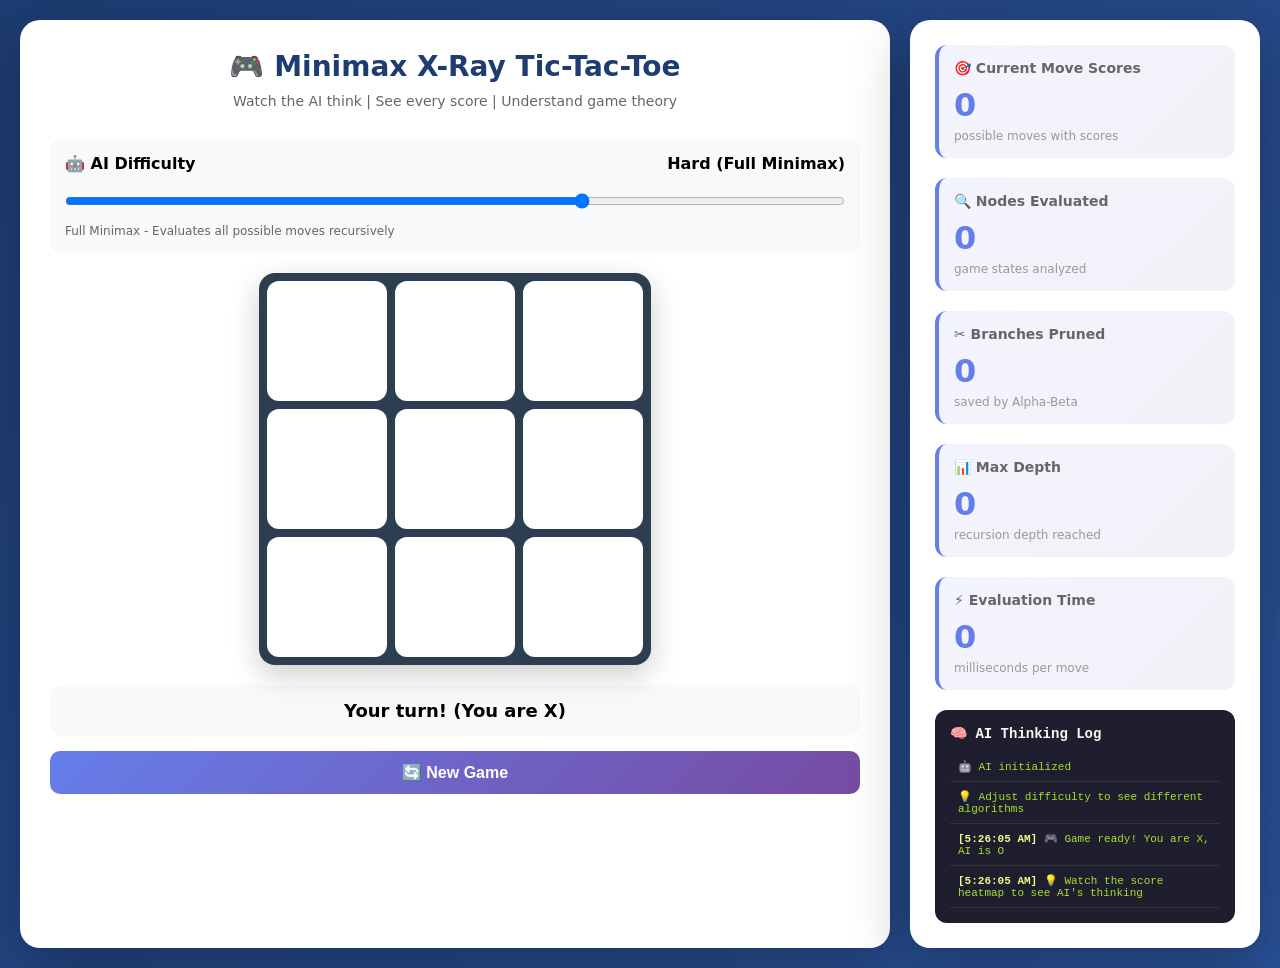
==== Task 2/web_interface.html @ 14e6add7 "Add Task 2 tic-tac-toe app" ====
<!DOCTYPE html>
<html lang="en">
<head>
    <meta charset="UTF-8">
    <meta name="viewport" content="width=device-width, initial-scale=1.0">
    <title>Minimax X-Ray | Tic-Tac-Toe with AI Visualization</title>
    <style>
        * {
            margin: 0;
            padding: 0;
            box-sizing: border-box;
        }

        body {
            font-family: 'Segoe UI', 'Roboto', system-ui, sans-serif;
            background: linear-gradient(135deg, #1e3c72 0%, #2a5298 100%);
            min-height: 100vh;
            padding: 20px;
        }

        .container {
            max-width: 1400px;
            margin: 0 auto;
            display: grid;
            grid-template-columns: 1fr 350px;
            gap: 20px;
        }

        /* Game Area */
        .game-area {
            background: white;
            border-radius: 20px;
            padding: 30px;
            box-shadow: 0 20px 60px rgba(0,0,0,0.3);
        }

        .game-header {
            text-align: center;
            margin-bottom: 30px;
        }

        .game-header h1 {
            font-size: 28px;
            color: #1e3c72;
            margin-bottom: 10px;
        }

        .game-header p {
            color: #666;
            font-size: 14px;
        }

        /* Difficulty Slider */
        .difficulty-section {
            background: #f8f9fa;
            padding: 15px;
            border-radius: 12px;
            margin-bottom: 20px;
        }

        .difficulty-label {
            display: flex;
            justify-content: space-between;
            margin-bottom: 10px;
            font-weight: bold;
        }

        input[type="range"] {
            width: 100%;
            margin: 10px 0;
        }

        .difficulty-desc {
            font-size: 12px;
            color: #666;
            margin-top: 5px;
        }

        /* Board */
        .board-container {
            display: flex;
            justify-content: center;
            margin: 20px 0;
        }

        .board {
            display: grid;
            grid-template-columns: repeat(3, 120px);
            grid-template-rows: repeat(3, 120px);
            gap: 8px;
            background: #2c3e50;
            padding: 8px;
            border-radius: 16px;
            box-shadow: 0 10px 30px rgba(0,0,0,0.2);
        }

        .cell {
            background: white;
            display: flex;
            align-items: center;
            justify-content: center;
            font-size: 48px;
            font-weight: bold;
            cursor: pointer;
            transition: all 0.2s;
            position: relative;
            border-radius: 12px;
        }

        .cell:hover {
            transform: scale(1.02);
            box-shadow: 0 0 15px rgba(102,126,234,0.3);
        }

        .cell.disabled {
            cursor: not-allowed;
        }

        .cell.winning-cell {
            background: linear-gradient(135deg, #f093fb 0%, #f5576c 100%);
            color: white;
            animation: pulse 0.5s ease;
        }

        @keyframes pulse {
            0%, 100% { transform: scale(1); }
            50% { transform: scale(1.05); }
        }

        /* Score Heatmap */
        .score-overlay {
            position: absolute;
            bottom: 5px;
            right: 8px;
            font-size: 11px;
            font-family: monospace;
            font-weight: bold;
            padding: 2px 5px;
            border-radius: 8px;
            background: rgba(0,0,0,0.7);
            color: white;
        }

        /* Game Status */
        .game-status {
            text-align: center;
            padding: 15px;
            background: #f8f9fa;
            border-radius: 12px;
            margin-top: 20px;
            font-size: 18px;
            font-weight: bold;
        }

        .reset-btn {
            width: 100%;
            padding: 12px;
            margin-top: 15px;
            background: linear-gradient(135deg, #667eea 0%, #764ba2 100%);
            color: white;
            border: none;
            border-radius: 10px;
            font-size: 16px;
            font-weight: bold;
            cursor: pointer;
            transition: all 0.2s;
        }

        .reset-btn:hover {
            transform: translateY(-2px);
            box-shadow: 0 5px 15px rgba(102,126,234,0.4);
        }

        /* Sidebar Stats */
        .stats-sidebar {
            background: white;
            border-radius: 20px;
            padding: 25px;
            box-shadow: 0 20px 60px rgba(0,0,0,0.3);
            display: flex;
            flex-direction: column;
            gap: 20px;
        }

        .stat-card {
            background: linear-gradient(135deg, #667eea15 0%, #764ba215 100%);
            padding: 15px;
            border-radius: 12px;
            border-left: 4px solid #667eea;
        }

        .stat-card h3 {
            font-size: 14px;
            color: #666;
            margin-bottom: 10px;
        }

        .stat-value {
            font-size: 32px;
            font-weight: bold;
            color: #667eea;
        }

        .stat-sub {
            font-size: 12px;
            color: #999;
            margin-top: 5px;
        }

        .thinking-log {
            background: #1e1e2e;
            color: #a6e22e;
            padding: 15px;
            border-radius: 12px;
            font-family: 'Courier New', monospace;
            font-size: 12px;
            max-height: 300px;
            overflow-y: auto;
        }

        .thinking-log h3 {
            color: #f8f8f2;
            margin-bottom: 10px;
            font-size: 14px;
        }

        .log-entry {
            padding: 8px;
            border-bottom: 1px solid #333;
            font-size: 11px;
        }

        .log-entry strong {
            color: #f1fa8c;
        }

        @media (max-width: 900px) {
            .container {
                grid-template-columns: 1fr;
            }
            .board {
                grid-template-columns: repeat(3, 90px);
                grid-template-rows: repeat(3, 90px);
            }
        }
    </style>
</head>
<body>
    <div class="container">
        <div class="game-area">
            <div class="game-header">
                <h1>🎮 Minimax X-Ray Tic-Tac-Toe</h1>
                <p>Watch the AI think | See every score | Understand game theory</p>
            </div>

            <div class="difficulty-section">
                <div class="difficulty-label">
                    <span>🤖 AI Difficulty</span>
                    <span id="difficultyName">Hard (Full Minimax)</span>
                </div>
                <input type="range" id="difficultySlider" min="0" max="3" value="2" step="1">
                <div class="difficulty-desc" id="difficultyDesc">
                    Full Minimax - Evaluates all possible moves recursively
                </div>
            </div>

            <div class="board-container">
                <div class="board" id="board">
                    <!-- 9 cells will be generated here -->
                </div>
            </div>

            <div class="game-status" id="gameStatus">
                Your turn! (You are X)
            </div>

            <button class="reset-btn" id="resetBtn">🔄 New Game</button>
        </div>

        <div class="stats-sidebar">
            <div class="stat-card">
                <h3>🎯 Current Move Scores</h3>
                <div class="stat-value" id="moveCount">0</div>
                <div class="stat-sub">possible moves with scores</div>
            </div>

            <div class="stat-card">
                <h3>🔍 Nodes Evaluated</h3>
                <div class="stat-value" id="nodesEval">0</div>
                <div class="stat-sub">game states analyzed</div>
            </div>

            <div class="stat-card">
                <h3>✂️ Branches Pruned</h3>
                <div class="stat-value" id="branchesPruned">0</div>
                <div class="stat-sub">saved by Alpha-Beta</div>
            </div>

            <div class="stat-card">
                <h3>📊 Max Depth</h3>
                <div class="stat-value" id="maxDepth">0</div>
                <div class="stat-sub">recursion depth reached</div>
            </div>

            <div class="stat-card">
                <h3>⚡ Evaluation Time</h3>
                <div class="stat-value" id="evalTime">0</div>
                <div class="stat-sub">milliseconds per move</div>
            </div>

            <div class="thinking-log">
                <h3>🧠 AI Thinking Log</h3>
                <div id="thinkingLog">
                    <div class="log-entry">🤖 AI initialized</div>
                    <div class="log-entry">💡 Adjust difficulty to see different algorithms</div>
                </div>
            </div>
        </div>
    </div>

    <script>
        // Game state
        let board = Array(9).fill(null);
        let gameActive = true;
        let currentPlayer = 'X'; // X = human, O = AI
        let aiDifficulty = 2; // 0=easy,1=medium,2=hard,3=unbeatable
        
        // DOM elements
        const boardElement = document.getElementById('board');
        const gameStatus = document.getElementById('gameStatus');
        const difficultySlider = document.getElementById('difficultySlider');
        const difficultyName = document.getElementById('difficultyName');
        const difficultyDesc = document.getElementById('difficultyDesc');
        const resetBtn = document.getElementById('resetBtn');
        
        // Stats elements
        const moveCountEl = document.getElementById('moveCount');
        const nodesEvalEl = document.getElementById('nodesEval');
        const branchesPrunedEl = document.getElementById('branchesPruned');
        const maxDepthEl = document.getElementById('maxDepth');
        const evalTimeEl = document.getElementById('evalTime');
        const thinkingLogEl = document.getElementById('thinkingLog');
        
        // Score colors for heatmap
        function getScoreColor(score) {
            if (score === null) return 'transparent';
            if (score >= 8) return 'rgba(72, 187, 120, 0.9)';  // Dark green - great move
            if (score >= 5) return 'rgba(104, 211, 145, 0.8)'; // Light green
            if (score >= 1) return 'rgba(198, 246, 213, 0.7)'; // Very light green
            if (score === 0) return 'rgba(160, 174, 192, 0.5)'; // Gray - neutral
            if (score <= -5) return 'rgba(245, 101, 101, 0.9)'; // Red - bad move
            if (score <= -1) return 'rgba(252, 165, 165, 0.7)'; // Light red
            return 'rgba(253, 186, 116, 0.6)'; // Orange - slightly negative
        }
        
        function addLogEntry(message, type = 'info') {
            const entry = document.createElement('div');
            entry.className = 'log-entry';
            const timestamp = new Date().toLocaleTimeString();
            entry.innerHTML = `<strong>[${timestamp}]</strong> ${message}`;
            thinkingLogEl.appendChild(entry);
            thinkingLogEl.scrollTop = thinkingLogEl.scrollHeight;
            
            // Keep only last 20 entries
            while (thinkingLogEl.children.length > 20) {
                thinkingLogEl.removeChild(thinkingLogEl.children[1]);
            }
        }
        
        function renderBoard(scores = null) {
            boardElement.innerHTML = '';
            for (let i = 0; i < 9; i++) {
                const cell = document.createElement('div');
                cell.className = 'cell';
                if (!gameActive || board[i] !== null || currentPlayer !== 'X') {
                    cell.classList.add('disabled');
                }
                cell.textContent = board[i] || '';
                cell.style.fontSize = board[i] ? '48px' : '24px';
                cell.style.fontWeight = 'bold';
                
                // Add score heatmap
                if (scores && scores[i] !== undefined && board[i] === null && gameActive) {
                    const score = scores[i];
                    cell.style.background = getScoreColor(score);
                    
                    const scoreOverlay = document.createElement('div');
                    scoreOverlay.className = 'score-overlay';
                    scoreOverlay.textContent = score;
                    cell.appendChild(scoreOverlay);
                } else if (board[i] === null) {
                    cell.style.background = 'white';
                }
                
                // Check if this is a winning cell
                if (window.currentWinningLine && window.currentWinningLine.includes(i)) {
                    cell.classList.add('winning-cell');
                }
                
                cell.addEventListener('click', () => makeMove(i));
                boardElement.appendChild(cell);
            }
        }
        
        async function makeMove(position) {
            if (!gameActive || board[position] !== null || currentPlayer !== 'X') {
                return;
            }
            
            // Human move
            board[position] = 'X';
            renderBoard();
            
            // Check win/draw
            const gameState = checkGameState();
            if (gameState.gameOver) {
                gameActive = false;
                gameStatus.textContent = gameState.message;
                addLogEntry(gameState.message);
                renderBoard();
                return;
            }
            
            // Switch to AI
            currentPlayer = 'O';
            gameStatus.textContent = "🤖 AI is thinking...";
            renderBoard();
            
            // AI move
            setTimeout(() => aiMove(), 100);
        }
        
        async function aiMove() {
            if (!gameActive || currentPlayer !== 'O') return;
            
            addLogEntry(`AI thinking with ${getDifficultyName(aiDifficulty)}...`);
            
            const startTime = performance.now();
            
            // Get AI move from backend
            const response = await fetch('/ai_move', {
                method: 'POST',
                headers: { 'Content-Type': 'application/json' },
                body: JSON.stringify({
                    board: board,
                    difficulty: aiDifficulty
                })
            });
            
            const data = await response.json();
            const endTime = performance.now();
            
            // Update stats
            moveCountEl.textContent = data.move_scores?.length || 0;
            nodesEvalEl.textContent = data.nodes_evaluated || 0;
            branchesPrunedEl.textContent = data.branches_pruned || 0;
            maxDepthEl.textContent = data.max_depth || 0;
            evalTimeEl.textContent = data.evaluation_time?.toFixed(2) || 0;
            
            // Display move scores on board
            if (data.move_scores) {
                const scoreMap = {};
                data.move_scores.forEach(ms => {
                    scoreMap[ms.position] = ms.score;
                });
                renderBoard(scoreMap);
            }
            
            // Make the move
            if (data.move !== undefined && board[data.move] === null) {
                board[data.move] = 'O';
                addLogEntry(`🤖 AI chose position ${data.move} with score ${data.score}`);
                if (data.score >= 8) {
                    addLogEntry(`✨ Excellent move! (Score: ${data.score})`);
                } else if (data.score <= -5) {
                    addLogEntry(`⚠️ Suboptimal move (Score: ${data.score})`);
                }
            }
            
            renderBoard();
            
            // Check game state
            const gameState = checkGameState();
            if (gameState.gameOver) {
                gameActive = false;
                gameStatus.textContent = gameState.message;
                addLogEntry(gameState.message);
                renderBoard();
                return;
            }
            
            // Switch back to human
            currentPlayer = 'X';
            gameStatus.textContent = "Your turn! (You are X)";
            
            if (data.move_scores) {
                renderBoard(scoreMapFromArray(data.move_scores));
            }
        }
        
        function scoreMapFromArray(scores) {
            const map = {};
            scores.forEach(s => { map[s.position] = s.score; });
            return map;
        }
        
        function checkGameState() {
            const winPatterns = [
                [0,1,2], [3,4,5], [6,7,8],
                [0,3,6], [1,4,7], [2,5,8],
                [0,4,8], [2,4,6]
            ];
            
            for (let pattern of winPatterns) {
                const [a,b,c] = pattern;
                if (board[a] && board[a] === board[b] && board[a] === board[c]) {
                    window.currentWinningLine = pattern;
                    const winner = board[a];
                    if (winner === 'X') {
                        return { gameOver: true, message: "🎉 You won! Congratulations!" };
                    } else {
                        return { gameOver: true, message: "🤖 AI wins! Better luck next time!" };
                    }
                }
            }
            
            if (board.every(cell => cell !== null)) {
                window.currentWinningLine = null;
                return { gameOver: true, message: "📊 It's a draw!" };
            }
            
            window.currentWinningLine = null;
            return { gameOver: false, message: "" };
        }
        
        function getDifficultyName(level) {
            const names = ['Easy (Random)', 'Medium (1-Ply)', 'Hard (Full Minimax)', 'Unbeatable (Alpha-Beta)'];
            return names[level];
        }
        
        function getDifficultyDesc(level) {
            const descs = [
                'Random moves - no intelligence',
                'Looks 1 move ahead - misses traps',
                'Full Minimax - evaluates all possibilities',
                'Minimax + Alpha-Beta pruning - optimal play'
            ];
            return descs[level];
        }
        
        difficultySlider.addEventListener('input', (e) => {
            aiDifficulty = parseInt(e.target.value);
            difficultyName.textContent = getDifficultyName(aiDifficulty);
            difficultyDesc.textContent = getDifficultyDesc(aiDifficulty);
            addLogEntry(`Difficulty changed to ${getDifficultyName(aiDifficulty)}`);
            resetGame();
        });
        
        function resetGame() {
            board = Array(9).fill(null);
            gameActive = true;
            currentPlayer = 'X';
            window.currentWinningLine = null;
            gameStatus.textContent = "Your turn! (You are X)";
            renderBoard();
            addLogEntry("Game reset. New match started!");
            
            // Reset stats
            moveCountEl.textContent = '0';
            nodesEvalEl.textContent = '0';
            branchesPrunedEl.textContent = '0';
            maxDepthEl.textContent = '0';
            evalTimeEl.textContent = '0';
        }
        
        resetBtn.addEventListener('click', resetGame);
        
        // Initialize board
        function init() {
            renderBoard();
            addLogEntry("🎮 Game ready! You are X, AI is O");
            addLogEntry("💡 Watch the score heatmap to see AI's thinking");
        }
        
        init();
    </script>
</body>
</html>
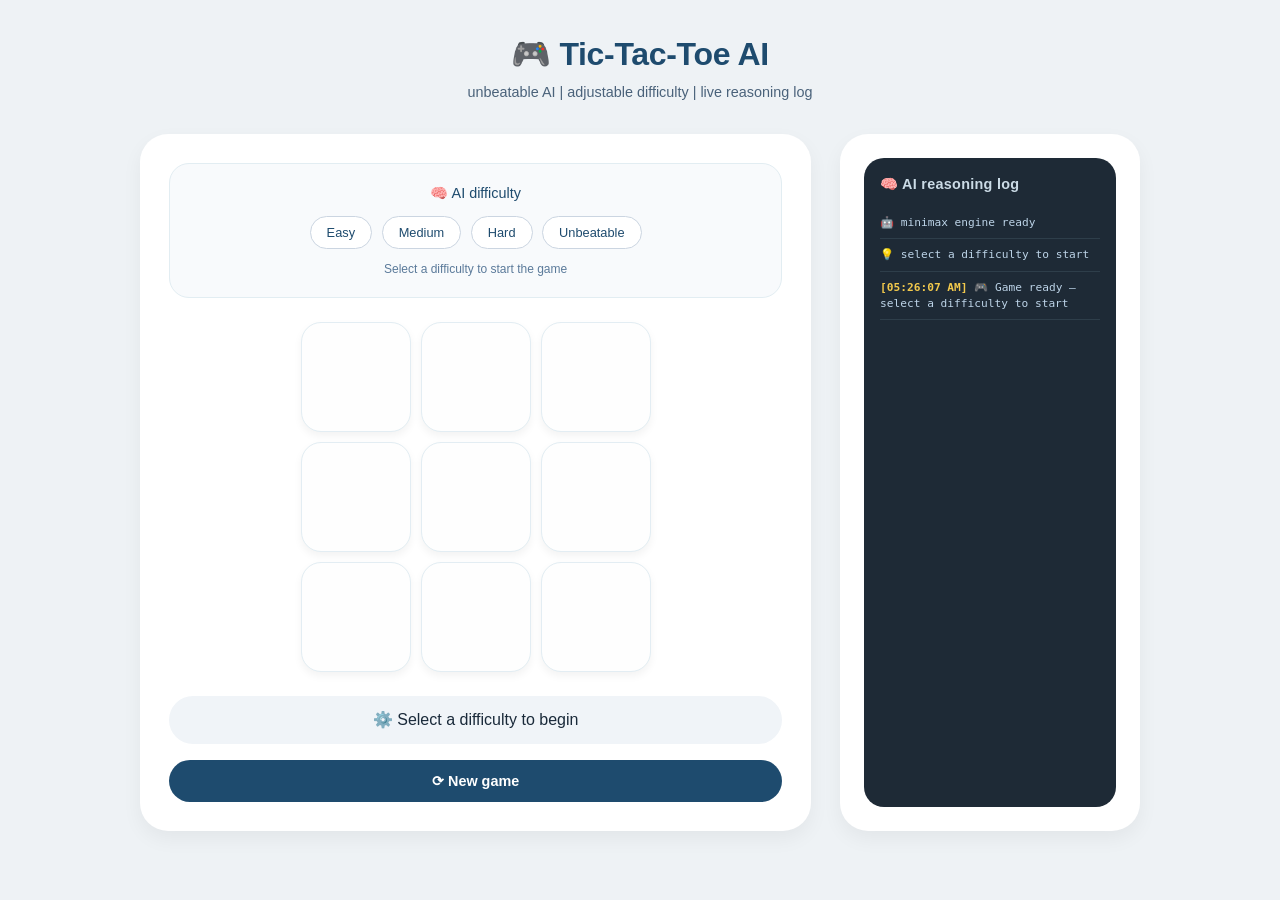
==== commit 9bfdbb13: "Update Task 2 game logic, UI, and README" ====
--- a/Task 2/web_interface.html
+++ b/Task 2/web_interface.html
@@ -2,8 +2,8 @@
 <html lang="en">
 <head>
     <meta charset="UTF-8">
-    <meta name="viewport" content="width=device-width, initial-scale=1.0">
-    <title>Minimax X-Ray | Tic-Tac-Toe with AI Visualization</title>
+    <meta name="viewport" content="width=device-width, initial-scale=1.0, user-scalable=yes">
+    <title>Tic‑Tac‑Toe AI</title>
     <style>
         * {
             margin: 0;
@@ -12,577 +12,516 @@
         }
 
         body {
-            font-family: 'Segoe UI', 'Roboto', system-ui, sans-serif;
-            background: linear-gradient(135deg, #1e3c72 0%, #2a5298 100%);
-            min-height: 100vh;
-            padding: 20px;
-        }
-
-        .container {
-            max-width: 1400px;
+            font-family: 'Inter', -apple-system, BlinkMacSystemFont, 'Segoe UI', Roboto, sans-serif;
+            background: #eef2f5;
+            color: #1a2a3a;
+            line-height: 1.4;
+            padding: 2rem 1.5rem;
+        }
+
+        .app-wrapper {
+            max-width: 1000px;
             margin: 0 auto;
+        }
+
+        /* header */
+        .page-header {
+            margin-bottom: 2rem;
+            text-align: center;
+        }
+        .page-header h1 {
+            font-size: 2rem;
+            font-weight: 600;
+            letter-spacing: -0.01em;
+            color: #1e4b6e;
+        }
+        .page-header p {
+            color: #4a627a;
+            margin-top: 0.3rem;
+            font-size: 0.9rem;
+        }
+
+        /* 2‑column layout: board + log */
+        .dashboard {
             display: grid;
-            grid-template-columns: 1fr 350px;
-            gap: 20px;
-        }
-
-        /* Game Area */
-        .game-area {
+            grid-template-columns: 1fr 300px;
+            gap: 1.8rem;
+        }
+
+        /* left panel – game */
+        .game-panel {
             background: white;
+            border-radius: 28px;
+            box-shadow: 0 8px 20px rgba(0,0,0,0.05);
+            padding: 1.8rem;
+        }
+
+        /* right panel – log only */
+        .log-panel {
+            background: white;
+            border-radius: 28px;
+            box-shadow: 0 8px 20px rgba(0,0,0,0.05);
+            padding: 1.5rem;
+            display: flex;
+            flex-direction: column;
+        }
+
+        /* difficulty card – button group */
+        .difficulty-card {
+            background: #f8fafc;
             border-radius: 20px;
-            padding: 30px;
-            box-shadow: 0 20px 60px rgba(0,0,0,0.3);
-        }
-
-        .game-header {
+            padding: 1.2rem;
+            border: 1px solid #e2edf2;
+            margin-bottom: 1.5rem;
+        }
+        .difficulty-header {
+            font-weight: 500;
+            margin-bottom: 0.8rem;
+            font-size: 0.9rem;
+            color: #1e4b6e;
             text-align: center;
-            margin-bottom: 30px;
-        }
-
-        .game-header h1 {
-            font-size: 28px;
-            color: #1e3c72;
-            margin-bottom: 10px;
-        }
-
-        .game-header p {
-            color: #666;
-            font-size: 14px;
-        }
-
-        /* Difficulty Slider */
-        .difficulty-section {
-            background: #f8f9fa;
-            padding: 15px;
-            border-radius: 12px;
-            margin-bottom: 20px;
-        }
-
-        .difficulty-label {
+        }
+        .difficulty-buttons {
             display: flex;
-            justify-content: space-between;
-            margin-bottom: 10px;
-            font-weight: bold;
-        }
-
-        input[type="range"] {
-            width: 100%;
-            margin: 10px 0;
-        }
-
+            gap: 0.6rem;
+            justify-content: center;
+            flex-wrap: wrap;
+        }
+        .difficulty-btn {
+            background: white;
+            border: 1px solid #cbd5e1;
+            padding: 0.5rem 1rem;
+            border-radius: 40px;
+            font-size: 0.8rem;
+            font-weight: 500;
+            cursor: pointer;
+            transition: all 0.15s;
+            color: #1e4b6e;
+        }
+        .difficulty-btn:hover {
+            background: #e2e8f0;
+            transform: translateY(-1px);
+        }
+        .difficulty-btn.active {
+            background: #1e4b6e;
+            border-color: #1e4b6e;
+            color: white;
+        }
         .difficulty-desc {
-            font-size: 12px;
-            color: #666;
-            margin-top: 5px;
-        }
-
-        /* Board */
-        .board-container {
-            display: flex;
-            justify-content: center;
-            margin: 20px 0;
-        }
-
+            font-size: 0.75rem;
+            color: #5b7a9a;
+            margin-top: 0.8rem;
+            text-align: center;
+        }
+
+        /* board */
         .board {
             display: grid;
-            grid-template-columns: repeat(3, 120px);
-            grid-template-rows: repeat(3, 120px);
-            gap: 8px;
-            background: #2c3e50;
-            padding: 8px;
-            border-radius: 16px;
-            box-shadow: 0 10px 30px rgba(0,0,0,0.2);
-        }
-
+            grid-template-columns: repeat(3, minmax(90px, 110px));
+            grid-auto-rows: minmax(90px, 110px);
+            gap: 10px;
+            justify-content: center;
+            margin: 1.5rem 0;
+        }
         .cell {
-            background: white;
+            background: #fefefe;
+            border-radius: 20px;
+            box-shadow: 0 4px 8px rgba(0,0,0,0.05);
             display: flex;
             align-items: center;
             justify-content: center;
-            font-size: 48px;
-            font-weight: bold;
+            font-size: 3rem;
+            font-weight: 600;
             cursor: pointer;
-            transition: all 0.2s;
+            transition: all 0.15s ease;
+            border: 1px solid #e0ecf2;
             position: relative;
-            border-radius: 12px;
-        }
-
-        .cell:hover {
-            transform: scale(1.02);
-            box-shadow: 0 0 15px rgba(102,126,234,0.3);
-        }
-
+        }
+        .cell:hover:not(.disabled) {
+            transform: scale(0.98);
+            background: #f4f9fe;
+            border-color: #9bc0da;
+        }
         .cell.disabled {
-            cursor: not-allowed;
-        }
-
-        .cell.winning-cell {
-            background: linear-gradient(135deg, #f093fb 0%, #f5576c 100%);
-            color: white;
-            animation: pulse 0.5s ease;
-        }
-
-        @keyframes pulse {
-            0%, 100% { transform: scale(1); }
-            50% { transform: scale(1.05); }
-        }
-
-        /* Score Heatmap */
+            cursor: default;
+            opacity: 0.9;
+        }
+        .winning-cell {
+            background: #e9f5eb;
+            border: 2px solid #2c8c5a;
+            color: #1f6e48;
+        }
         .score-overlay {
             position: absolute;
-            bottom: 5px;
+            bottom: 6px;
             right: 8px;
-            font-size: 11px;
+            font-size: 0.7rem;
             font-family: monospace;
-            font-weight: bold;
-            padding: 2px 5px;
-            border-radius: 8px;
-            background: rgba(0,0,0,0.7);
+            font-weight: 600;
+            background: rgba(0,0,0,0.6);
             color: white;
-        }
-
-        /* Game Status */
+            padding: 2px 6px;
+            border-radius: 20px;
+        }
+
+        /* game status */
         .game-status {
             text-align: center;
-            padding: 15px;
-            background: #f8f9fa;
-            border-radius: 12px;
-            margin-top: 20px;
-            font-size: 18px;
-            font-weight: bold;
-        }
-
+            background: #f0f4f8;
+            padding: 0.8rem;
+            border-radius: 40px;
+            font-weight: 500;
+            margin-top: 0.5rem;
+        }
         .reset-btn {
             width: 100%;
-            padding: 12px;
-            margin-top: 15px;
-            background: linear-gradient(135deg, #667eea 0%, #764ba2 100%);
+            background: #1e4b6e;
+            border: none;
+            padding: 0.8rem;
+            border-radius: 40px;
             color: white;
-            border: none;
-            border-radius: 10px;
-            font-size: 16px;
-            font-weight: bold;
+            font-weight: 600;
+            font-size: 0.9rem;
             cursor: pointer;
-            transition: all 0.2s;
-        }
-
+            transition: background 0.2s;
+            margin-top: 1rem;
+        }
         .reset-btn:hover {
-            transform: translateY(-2px);
-            box-shadow: 0 5px 15px rgba(102,126,234,0.4);
-        }
-
-        /* Sidebar Stats */
-        .stats-sidebar {
-            background: white;
+            background: #0f3a55;
+        }
+        .reset-btn.disabled {
+            background: #9bb7d0;
+            cursor: not-allowed;
+        }
+
+        /* thinking log */
+        .thinking-log {
+            background: #1e2a36;
             border-radius: 20px;
-            padding: 25px;
-            box-shadow: 0 20px 60px rgba(0,0,0,0.3);
+            padding: 1rem;
+            flex: 1;
             display: flex;
             flex-direction: column;
-            gap: 20px;
-        }
-
-        .stat-card {
-            background: linear-gradient(135deg, #667eea15 0%, #764ba215 100%);
-            padding: 15px;
-            border-radius: 12px;
-            border-left: 4px solid #667eea;
-        }
-
-        .stat-card h3 {
-            font-size: 14px;
-            color: #666;
-            margin-bottom: 10px;
-        }
-
-        .stat-value {
-            font-size: 32px;
-            font-weight: bold;
-            color: #667eea;
-        }
-
-        .stat-sub {
-            font-size: 12px;
-            color: #999;
-            margin-top: 5px;
-        }
-
-        .thinking-log {
-            background: #1e1e2e;
-            color: #a6e22e;
-            padding: 15px;
-            border-radius: 12px;
-            font-family: 'Courier New', monospace;
-            font-size: 12px;
-            max-height: 300px;
+        }
+        .thinking-log h3 {
+            color: #cbdbe6;
+            font-size: 0.9rem;
+            margin-bottom: 0.8rem;
+            letter-spacing: 0.02em;
+        }
+        .log-container {
+            flex: 1;
             overflow-y: auto;
-        }
-
-        .thinking-log h3 {
-            color: #f8f8f2;
-            margin-bottom: 10px;
-            font-size: 14px;
-        }
-
+            font-family: 'SF Mono', 'Fira Code', monospace;
+            font-size: 0.7rem;
+            max-height: 400px;
+        }
         .log-entry {
-            padding: 8px;
-            border-bottom: 1px solid #333;
-            font-size: 11px;
-        }
-
+            padding: 0.5rem 0;
+            border-bottom: 1px solid #2e3e4a;
+            color: #bdd4e8;
+        }
         .log-entry strong {
-            color: #f1fa8c;
-        }
-
-        @media (max-width: 900px) {
-            .container {
+            color: #f2c94c;
+        }
+
+        @media (max-width: 780px) {
+            .dashboard {
                 grid-template-columns: 1fr;
             }
             .board {
-                grid-template-columns: repeat(3, 90px);
-                grid-template-rows: repeat(3, 90px);
+                grid-template-columns: repeat(3, minmax(80px, 95px));
+                grid-auto-rows: minmax(80px, 95px);
             }
         }
     </style>
 </head>
 <body>
-    <div class="container">
-        <div class="game-area">
-            <div class="game-header">
-                <h1>🎮 Minimax X-Ray Tic-Tac-Toe</h1>
-                <p>Watch the AI think | See every score | Understand game theory</p>
-            </div>
-
-            <div class="difficulty-section">
-                <div class="difficulty-label">
-                    <span>🤖 AI Difficulty</span>
-                    <span id="difficultyName">Hard (Full Minimax)</span>
+<div class="app-wrapper">
+    <div class="page-header">
+        <h1>🎮 Tic‑Tac‑Toe AI</h1>
+        <p>unbeatable AI | adjustable difficulty | live reasoning log</p>
+    </div>
+
+    <div class="dashboard">
+        <!-- LEFT: GAME -->
+        <div class="game-panel">
+            <div class="difficulty-card">
+                <div class="difficulty-header">
+                    🧠 AI difficulty
                 </div>
-                <input type="range" id="difficultySlider" min="0" max="3" value="2" step="1">
+                <div class="difficulty-buttons" id="difficultyButtons">
+                    <button data-diff="0" class="difficulty-btn">Easy</button>
+                    <button data-diff="1" class="difficulty-btn">Medium</button>
+                    <button data-diff="2" class="difficulty-btn">Hard</button>
+                    <button data-diff="3" class="difficulty-btn">Unbeatable</button>
+                </div>
                 <div class="difficulty-desc" id="difficultyDesc">
-                    Full Minimax - Evaluates all possible moves recursively
+                    Select a difficulty to start the game
                 </div>
             </div>
 
-            <div class="board-container">
-                <div class="board" id="board">
-                    <!-- 9 cells will be generated here -->
-                </div>
+            <div class="board" id="board"></div>
+
+            <div class="game-status" id="gameStatus">
+                ⚙️ Select a difficulty to begin
             </div>
-
-            <div class="game-status" id="gameStatus">
-                Your turn! (You are X)
-            </div>
-
-            <button class="reset-btn" id="resetBtn">🔄 New Game</button>
+            <button class="reset-btn" id="resetBtn" disabled>⟳ New game</button>
         </div>
 
-        <div class="stats-sidebar">
-            <div class="stat-card">
-                <h3>🎯 Current Move Scores</h3>
-                <div class="stat-value" id="moveCount">0</div>
-                <div class="stat-sub">possible moves with scores</div>
-            </div>
-
-            <div class="stat-card">
-                <h3>🔍 Nodes Evaluated</h3>
-                <div class="stat-value" id="nodesEval">0</div>
-                <div class="stat-sub">game states analyzed</div>
-            </div>
-
-            <div class="stat-card">
-                <h3>✂️ Branches Pruned</h3>
-                <div class="stat-value" id="branchesPruned">0</div>
-                <div class="stat-sub">saved by Alpha-Beta</div>
-            </div>
-
-            <div class="stat-card">
-                <h3>📊 Max Depth</h3>
-                <div class="stat-value" id="maxDepth">0</div>
-                <div class="stat-sub">recursion depth reached</div>
-            </div>
-
-            <div class="stat-card">
-                <h3>⚡ Evaluation Time</h3>
-                <div class="stat-value" id="evalTime">0</div>
-                <div class="stat-sub">milliseconds per move</div>
-            </div>
-
+        <!-- RIGHT: AI REASONING LOG ONLY -->
+        <div class="log-panel">
             <div class="thinking-log">
-                <h3>🧠 AI Thinking Log</h3>
-                <div id="thinkingLog">
-                    <div class="log-entry">🤖 AI initialized</div>
-                    <div class="log-entry">💡 Adjust difficulty to see different algorithms</div>
+                <h3>🧠 AI reasoning log</h3>
+                <div class="log-container" id="thinkingLog">
+                    <div class="log-entry">🤖 minimax engine ready</div>
+                    <div class="log-entry">💡 select a difficulty to start</div>
                 </div>
             </div>
         </div>
     </div>
-
-    <script>
-        // Game state
-        let board = Array(9).fill(null);
-        let gameActive = true;
-        let currentPlayer = 'X'; // X = human, O = AI
-        let aiDifficulty = 2; // 0=easy,1=medium,2=hard,3=unbeatable
+</div>
+
+<script>
+    // Game state
+    let board = Array(9).fill(null);
+    let gameActive = false;          // game only active after difficulty chosen
+    let currentPlayer = 'X';         // X = human, O = AI
+    let aiDifficulty = null;         // no default difficulty
+    let currentWinningLine = null;
+    let difficultySelected = false;
+
+    // DOM elements
+    const boardEl = document.getElementById('board');
+    const gameStatusEl = document.getElementById('gameStatus');
+    const resetBtn = document.getElementById('resetBtn');
+    const thinkingLogContainer = document.getElementById('thinkingLog');
+    const difficultyButtons = document.querySelectorAll('.difficulty-btn');
+    const difficultyDescSpan = document.getElementById('difficultyDesc');
+
+    function addLogEntry(msg) {
+        const entry = document.createElement('div');
+        entry.className = 'log-entry';
+        const time = new Date().toLocaleTimeString([], { hour: '2-digit', minute:'2-digit', second:'2-digit' });
+        entry.innerHTML = `<strong>[${time}]</strong> ${msg}`;
+        thinkingLogContainer.appendChild(entry);
+        entry.scrollIntoView({ behavior: 'smooth', block: 'nearest' });
+        while (thinkingLogContainer.children.length > 40) {
+            thinkingLogContainer.removeChild(thinkingLogContainer.children[1]);
+        }
+    }
+
+    function getScoreColor(score) {
+        if (score === null) return '';
+        if (score >= 8) return 'rgba(40, 167, 69, 0.25)';
+        if (score >= 5) return 'rgba(40, 167, 69, 0.15)';
+        if (score >= 1) return 'rgba(40, 167, 69, 0.08)';
+        if (score === 0) return 'rgba(0,0,0,0.02)';
+        if (score <= -5) return 'rgba(220, 53, 69, 0.2)';
+        if (score <= -1) return 'rgba(220, 53, 69, 0.1)';
+        return 'rgba(255, 193, 7, 0.1)';
+    }
+
+    function renderBoard(scoresMap = null) {
+        boardEl.innerHTML = '';
+        for (let i = 0; i < 9; i++) {
+            const cell = document.createElement('div');
+            cell.className = 'cell';
+            // Disable cell if game not active, or cell filled, or not human's turn
+            if (!gameActive || board[i] !== null || currentPlayer !== 'X') {
+                cell.classList.add('disabled');
+            }
+            cell.textContent = board[i] || '';
+            cell.style.fontSize = board[i] ? '2.8rem' : '1.8rem';
+            
+            if (scoresMap && scoresMap[i] !== undefined && board[i] === null && gameActive) {
+                const scoreVal = scoresMap[i];
+                cell.style.background = getScoreColor(scoreVal);
+                const overlay = document.createElement('div');
+                overlay.className = 'score-overlay';
+                overlay.textContent = scoreVal;
+                cell.appendChild(overlay);
+            } else if (board[i] === null) {
+                cell.style.background = '#fefefe';
+            }
+            
+            if (currentWinningLine && currentWinningLine.includes(i)) {
+                cell.classList.add('winning-cell');
+            }
+            
+            // Only attach click handler if game is active (otherwise no effect)
+            cell.addEventListener('click', () => {
+                if (gameActive && board[i] === null && currentPlayer === 'X') {
+                    handleHumanMove(i);
+                }
+            });
+            boardEl.appendChild(cell);
+        }
+    }
+
+    function checkGameState() {
+        const winPatterns = [
+            [0,1,2], [3,4,5], [6,7,8],
+            [0,3,6], [1,4,7], [2,5,8],
+            [0,4,8], [2,4,6]
+        ];
+        for (let pattern of winPatterns) {
+            const [a,b,c] = pattern;
+            if (board[a] && board[a] === board[b] && board[a] === board[c]) {
+                currentWinningLine = pattern;
+                const winner = board[a];
+                if (winner === 'X') return { over: true, msg: '🎉 You won! Congratulations!' };
+                else return { over: true, msg: '🤖 AI wins – better luck next time' };
+            }
+        }
+        if (board.every(cell => cell !== null)) {
+            currentWinningLine = null;
+            return { over: true, msg: '📊 It\'s a draw!' };
+        }
+        currentWinningLine = null;
+        return { over: false, msg: '' };
+    }
+
+    async function handleHumanMove(pos) {
+        if (!gameActive || board[pos] !== null || currentPlayer !== 'X') return;
+        board[pos] = 'X';
+        renderBoard();
         
-        // DOM elements
-        const boardElement = document.getElementById('board');
-        const gameStatus = document.getElementById('gameStatus');
-        const difficultySlider = document.getElementById('difficultySlider');
-        const difficultyName = document.getElementById('difficultyName');
-        const difficultyDesc = document.getElementById('difficultyDesc');
-        const resetBtn = document.getElementById('resetBtn');
+        const state = checkGameState();
+        if (state.over) {
+            gameActive = false;
+            gameStatusEl.textContent = state.msg;
+            addLogEntry(state.msg);
+            renderBoard();
+            return;
+        }
         
-        // Stats elements
-        const moveCountEl = document.getElementById('moveCount');
-        const nodesEvalEl = document.getElementById('nodesEval');
-        const branchesPrunedEl = document.getElementById('branchesPruned');
-        const maxDepthEl = document.getElementById('maxDepth');
-        const evalTimeEl = document.getElementById('evalTime');
-        const thinkingLogEl = document.getElementById('thinkingLog');
-        
-        // Score colors for heatmap
-        function getScoreColor(score) {
-            if (score === null) return 'transparent';
-            if (score >= 8) return 'rgba(72, 187, 120, 0.9)';  // Dark green - great move
-            if (score >= 5) return 'rgba(104, 211, 145, 0.8)'; // Light green
-            if (score >= 1) return 'rgba(198, 246, 213, 0.7)'; // Very light green
-            if (score === 0) return 'rgba(160, 174, 192, 0.5)'; // Gray - neutral
-            if (score <= -5) return 'rgba(245, 101, 101, 0.9)'; // Red - bad move
-            if (score <= -1) return 'rgba(252, 165, 165, 0.7)'; // Light red
-            return 'rgba(253, 186, 116, 0.6)'; // Orange - slightly negative
-        }
-        
-        function addLogEntry(message, type = 'info') {
-            const entry = document.createElement('div');
-            entry.className = 'log-entry';
-            const timestamp = new Date().toLocaleTimeString();
-            entry.innerHTML = `<strong>[${timestamp}]</strong> ${message}`;
-            thinkingLogEl.appendChild(entry);
-            thinkingLogEl.scrollTop = thinkingLogEl.scrollHeight;
-            
-            // Keep only last 20 entries
-            while (thinkingLogEl.children.length > 20) {
-                thinkingLogEl.removeChild(thinkingLogEl.children[1]);
-            }
-        }
-        
-        function renderBoard(scores = null) {
-            boardElement.innerHTML = '';
-            for (let i = 0; i < 9; i++) {
-                const cell = document.createElement('div');
-                cell.className = 'cell';
-                if (!gameActive || board[i] !== null || currentPlayer !== 'X') {
-                    cell.classList.add('disabled');
-                }
-                cell.textContent = board[i] || '';
-                cell.style.fontSize = board[i] ? '48px' : '24px';
-                cell.style.fontWeight = 'bold';
-                
-                // Add score heatmap
-                if (scores && scores[i] !== undefined && board[i] === null && gameActive) {
-                    const score = scores[i];
-                    cell.style.background = getScoreColor(score);
-                    
-                    const scoreOverlay = document.createElement('div');
-                    scoreOverlay.className = 'score-overlay';
-                    scoreOverlay.textContent = score;
-                    cell.appendChild(scoreOverlay);
-                } else if (board[i] === null) {
-                    cell.style.background = 'white';
-                }
-                
-                // Check if this is a winning cell
-                if (window.currentWinningLine && window.currentWinningLine.includes(i)) {
-                    cell.classList.add('winning-cell');
-                }
-                
-                cell.addEventListener('click', () => makeMove(i));
-                boardElement.appendChild(cell);
-            }
-        }
-        
-        async function makeMove(position) {
-            if (!gameActive || board[position] !== null || currentPlayer !== 'X') {
-                return;
-            }
-            
-            // Human move
-            board[position] = 'X';
+        currentPlayer = 'O';
+        gameStatusEl.textContent = '🤖 AI is thinking ...';
+        renderBoard();
+        setTimeout(() => aiMove(), 60);
+    }
+
+    async function aiMove() {
+        if (!gameActive || currentPlayer !== 'O') return;
+        addLogEntry(`AI thinking (${getDifficultyName(aiDifficulty)})`);
+        try {
+            const res = await fetch('/ai_move', {
+                method: 'POST',
+                headers: { 'Content-Type': 'application/json' },
+                body: JSON.stringify({ board: board, difficulty: aiDifficulty })
+            });
+            const data = await res.json();
+            
+            if (data.move_scores) {
+                const scoreMap = {};
+                data.move_scores.forEach(ms => { scoreMap[ms.position] = ms.score; });
+                renderBoard(scoreMap);
+            }
+            
+            if (data.move !== undefined && board[data.move] === null) {
+                board[data.move] = 'O';
+                addLogEntry(`🤗 AI chose position ${data.move} (score ${data.score})`);
+                if (data.score >= 8) addLogEntry(`✨ optimal move`);
+            }
             renderBoard();
             
-            // Check win/draw
-            const gameState = checkGameState();
-            if (gameState.gameOver) {
+            const state = checkGameState();
+            if (state.over) {
                 gameActive = false;
-                gameStatus.textContent = gameState.message;
-                addLogEntry(gameState.message);
+                gameStatusEl.textContent = state.msg;
+                addLogEntry(state.msg);
                 renderBoard();
                 return;
             }
             
-            // Switch to AI
-            currentPlayer = 'O';
-            gameStatus.textContent = "🤖 AI is thinking...";
-            renderBoard();
-            
-            // AI move
-            setTimeout(() => aiMove(), 100);
-        }
+            currentPlayer = 'X';
+            gameStatusEl.textContent = '✨ Your turn (X)';
+            if (data.move_scores) {
+                const map = {};
+                data.move_scores.forEach(s => { map[s.position] = s.score; });
+                renderBoard(map);
+            } else {
+                renderBoard();
+            }
+        } catch (err) {
+            addLogEntry(`⚠️ API error: ${err.message}`);
+            gameStatusEl.textContent = '⚠️ Backend error – check if server is running';
+        }
+    }
+
+    function getDifficultyName(level) {
+        return ['Easy (random)', 'Medium (1‑ply)', 'Hard (full minimax)', 'Unbeatable (α‑β)'][level];
+    }
+
+    function resetGame() {
+        board = Array(9).fill(null);
+        gameActive = true;
+        currentPlayer = 'X';
+        currentWinningLine = null;
+        gameStatusEl.textContent = '✨ Your turn (X)';
+        renderBoard();
+        addLogEntry('⟳ Game reset');
+    }
+
+    // Called when a difficulty button is clicked
+    function selectDifficulty(level) {
+        aiDifficulty = level;
+        difficultySelected = true;
+        gameActive = true;
+        // Update button active state
+        difficultyButtons.forEach(btn => {
+            const diffVal = parseInt(btn.getAttribute('data-diff'));
+            if (diffVal === level) {
+                btn.classList.add('active');
+            } else {
+                btn.classList.remove('active');
+            }
+        });
+        // Update description
+        const descs = [
+            'random moves – no intelligence',
+            'looks 1 move ahead, misses traps',
+            'full minimax – explores all possibilities',
+            'minimax + alpha‑beta pruning – optimal & fast'
+        ];
+        difficultyDescSpan.textContent = descs[level];
+        addLogEntry(`Difficulty set to ${getDifficultyName(level)}`);
         
-        async function aiMove() {
-            if (!gameActive || currentPlayer !== 'O') return;
-            
-            addLogEntry(`AI thinking with ${getDifficultyName(aiDifficulty)}...`);
-            
-            const startTime = performance.now();
-            
-            // Get AI move from backend
-            const response = await fetch('/ai_move', {
-                method: 'POST',
-                headers: { 'Content-Type': 'application/json' },
-                body: JSON.stringify({
-                    board: board,
-                    difficulty: aiDifficulty
-                })
-            });
-            
-            const data = await response.json();
-            const endTime = performance.now();
-            
-            // Update stats
-            moveCountEl.textContent = data.move_scores?.length || 0;
-            nodesEvalEl.textContent = data.nodes_evaluated || 0;
-            branchesPrunedEl.textContent = data.branches_pruned || 0;
-            maxDepthEl.textContent = data.max_depth || 0;
-            evalTimeEl.textContent = data.evaluation_time?.toFixed(2) || 0;
-            
-            // Display move scores on board
-            if (data.move_scores) {
-                const scoreMap = {};
-                data.move_scores.forEach(ms => {
-                    scoreMap[ms.position] = ms.score;
-                });
-                renderBoard(scoreMap);
-            }
-            
-            // Make the move
-            if (data.move !== undefined && board[data.move] === null) {
-                board[data.move] = 'O';
-                addLogEntry(`🤖 AI chose position ${data.move} with score ${data.score}`);
-                if (data.score >= 8) {
-                    addLogEntry(`✨ Excellent move! (Score: ${data.score})`);
-                } else if (data.score <= -5) {
-                    addLogEntry(`⚠️ Suboptimal move (Score: ${data.score})`);
-                }
-            }
-            
-            renderBoard();
-            
-            // Check game state
-            const gameState = checkGameState();
-            if (gameState.gameOver) {
-                gameActive = false;
-                gameStatus.textContent = gameState.message;
-                addLogEntry(gameState.message);
-                renderBoard();
-                return;
-            }
-            
-            // Switch back to human
-            currentPlayer = 'X';
-            gameStatus.textContent = "Your turn! (You are X)";
-            
-            if (data.move_scores) {
-                renderBoard(scoreMapFromArray(data.move_scores));
-            }
-        }
-        
-        function scoreMapFromArray(scores) {
-            const map = {};
-            scores.forEach(s => { map[s.position] = s.score; });
-            return map;
-        }
-        
-        function checkGameState() {
-            const winPatterns = [
-                [0,1,2], [3,4,5], [6,7,8],
-                [0,3,6], [1,4,7], [2,5,8],
-                [0,4,8], [2,4,6]
-            ];
-            
-            for (let pattern of winPatterns) {
-                const [a,b,c] = pattern;
-                if (board[a] && board[a] === board[b] && board[a] === board[c]) {
-                    window.currentWinningLine = pattern;
-                    const winner = board[a];
-                    if (winner === 'X') {
-                        return { gameOver: true, message: "🎉 You won! Congratulations!" };
-                    } else {
-                        return { gameOver: true, message: "🤖 AI wins! Better luck next time!" };
-                    }
-                }
-            }
-            
-            if (board.every(cell => cell !== null)) {
-                window.currentWinningLine = null;
-                return { gameOver: true, message: "📊 It's a draw!" };
-            }
-            
-            window.currentWinningLine = null;
-            return { gameOver: false, message: "" };
-        }
-        
-        function getDifficultyName(level) {
-            const names = ['Easy (Random)', 'Medium (1-Ply)', 'Hard (Full Minimax)', 'Unbeatable (Alpha-Beta)'];
-            return names[level];
-        }
-        
-        function getDifficultyDesc(level) {
-            const descs = [
-                'Random moves - no intelligence',
-                'Looks 1 move ahead - misses traps',
-                'Full Minimax - evaluates all possibilities',
-                'Minimax + Alpha-Beta pruning - optimal play'
-            ];
-            return descs[level];
-        }
-        
-        difficultySlider.addEventListener('input', (e) => {
-            aiDifficulty = parseInt(e.target.value);
-            difficultyName.textContent = getDifficultyName(aiDifficulty);
-            difficultyDesc.textContent = getDifficultyDesc(aiDifficulty);
-            addLogEntry(`Difficulty changed to ${getDifficultyName(aiDifficulty)}`);
+        // Enable reset button
+        resetBtn.disabled = false;
+        // Start a fresh game
+        resetGame();
+    }
+
+    // Attach click handlers to difficulty buttons
+    difficultyButtons.forEach(btn => {
+        btn.addEventListener('click', () => {
+            const newDiff = parseInt(btn.getAttribute('data-diff'));
+            selectDifficulty(newDiff);
+        });
+    });
+
+    resetBtn.addEventListener('click', () => {
+        if (difficultySelected && gameActive === true) {
             resetGame();
-        });
-        
-        function resetGame() {
-            board = Array(9).fill(null);
-            gameActive = true;
-            currentPlayer = 'X';
-            window.currentWinningLine = null;
-            gameStatus.textContent = "Your turn! (You are X)";
-            renderBoard();
-            addLogEntry("Game reset. New match started!");
-            
-            // Reset stats
-            moveCountEl.textContent = '0';
-            nodesEvalEl.textContent = '0';
-            branchesPrunedEl.textContent = '0';
-            maxDepthEl.textContent = '0';
-            evalTimeEl.textContent = '0';
-        }
-        
-        resetBtn.addEventListener('click', resetGame);
-        
-        // Initialize board
-        function init() {
-            renderBoard();
-            addLogEntry("🎮 Game ready! You are X, AI is O");
-            addLogEntry("💡 Watch the score heatmap to see AI's thinking");
-        }
-        
-        init();
-    </script>
+        } else if (difficultySelected) {
+            // game already over, just reset
+            resetGame();
+        } else {
+            addLogEntry('⚠️ Please select a difficulty first');
+        }
+    });
+
+    // Initial render (board empty, disabled)
+    function init() {
+        renderBoard();
+        addLogEntry('🎮 Game ready – select a difficulty to start');
+        // No default difficulty, board inactive
+        gameActive = false;
+        resetBtn.disabled = true;
+    }
+    init();
+</script>
 </body>
 </html>
